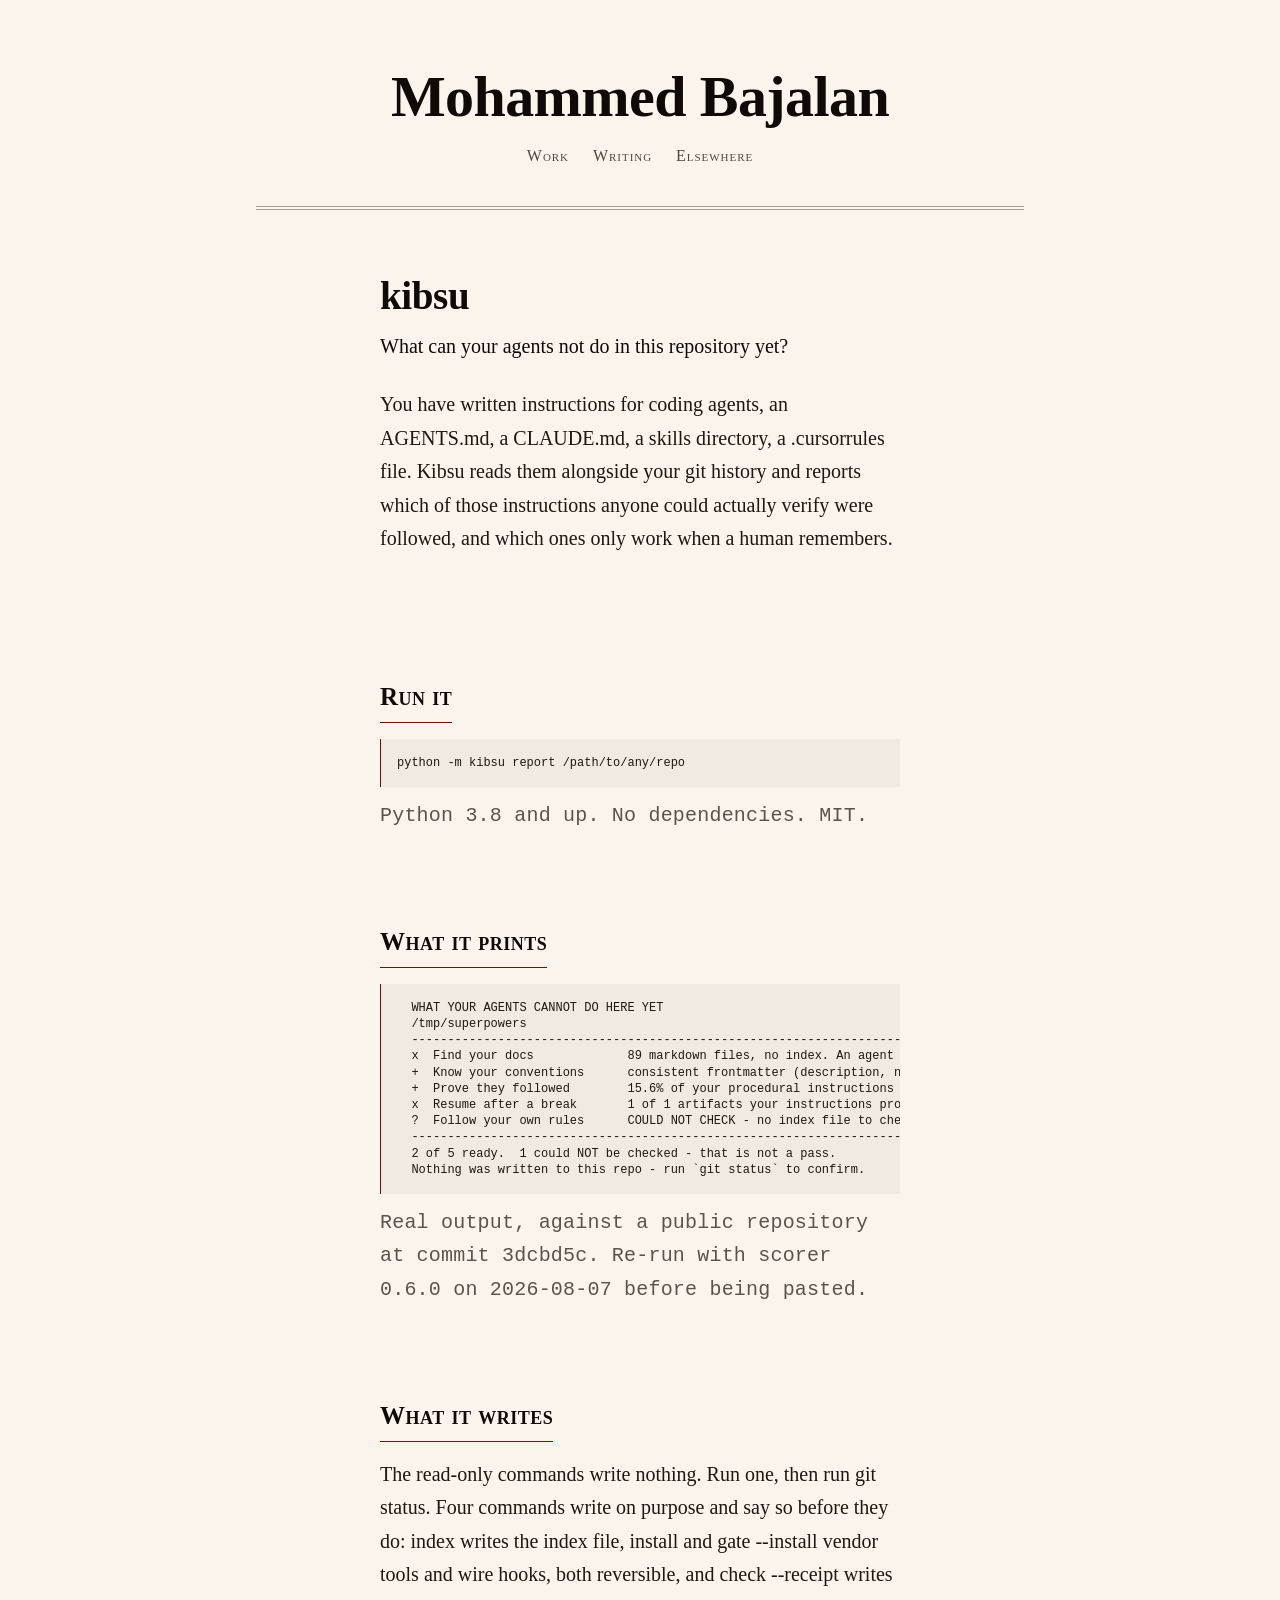
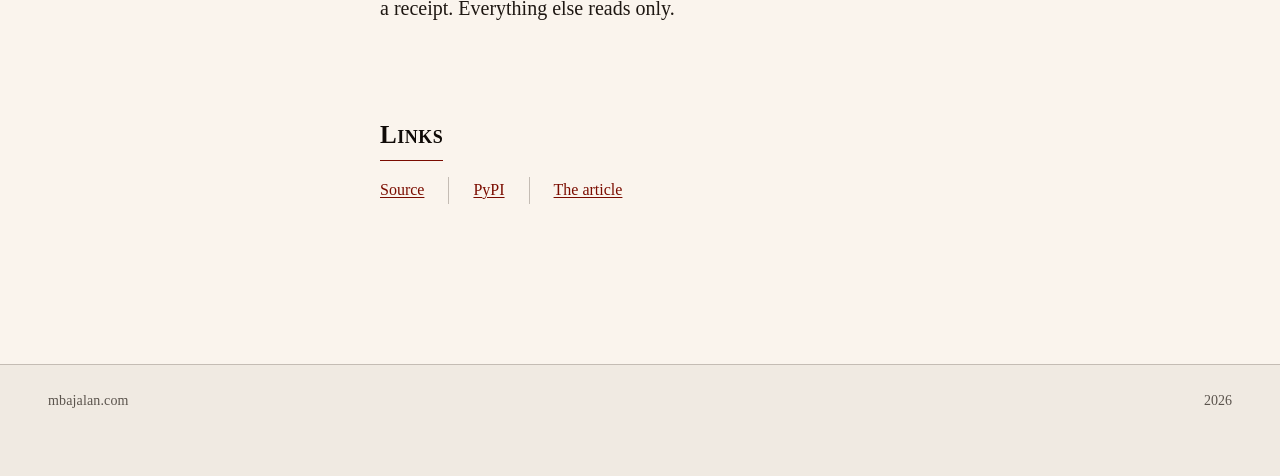
==== kibsu/index.html @ b6ce57ce "Give kibsu its own page Home gains a Work section that links to it. The stylesheet grows a page titl" ====
<!DOCTYPE html>
<html lang="en">
<head>
<meta charset="UTF-8">
<meta name="viewport" content="width=device-width, initial-scale=1">
<title>kibsu — Mohammed Bajalan</title>
<meta name="description" content="Kibsu reads your coding-agent instructions and reports which of them can actually be verified. Open source, no dependencies, MIT.">
<link rel="canonical" href="https://mbajalan.com/kibsu/">
<link rel="icon" href="/favicon.svg" type="image/svg+xml">

<meta property="og:title" content="kibsu">
<meta property="og:description" content="Reads your coding-agent instructions and reports which of them can actually be verified.">
<meta property="og:url" content="https://mbajalan.com/kibsu/">
<meta property="og:type" content="website">

<meta name="twitter:card" content="summary">
<meta name="twitter:title" content="kibsu">
<meta name="twitter:description" content="Reads your coding-agent instructions and reports which of them can actually be verified.">

<link rel="stylesheet" href="/tokens.css">
<link rel="stylesheet" href="/styles.css">

<script type="application/ld+json">
{
  "@context": "https://schema.org",
  "@type": "SoftwareApplication",
  "name": "kibsu",
  "url": "https://mbajalan.com/kibsu/",
  "applicationCategory": "DeveloperApplication",
  "operatingSystem": "Linux, macOS, Windows",
  "license": "https://opensource.org/licenses/MIT",
  "codeRepository": "https://github.com/M-Bajalan/kibsu",
  "downloadUrl": "https://pypi.org/project/kibsu/",
  "programmingLanguage": "Python",
  "description": "Reads your coding-agent instructions and reports which of them can actually be verified.",
  "author": {
    "@type": "Person",
    "name": "Mohammed Bajalan",
    "url": "https://mbajalan.com"
  }
}
</script>
</head>
<body>
<a class="skip-link" href="#main">Skip to content</a>

<header class="nav-mast">
  <p class="mast-name"><a href="/">Mohammed Bajalan</a></p>
  <nav class="mast-nav" aria-label="Primary">
    <ul>
      <li><a href="/#work">Work</a></li>
      <li><a href="/#writing">Writing</a></li>
      <li><a href="/#elsewhere">Elsewhere</a></li>
    </ul>
  </nav>
  <hr class="mast-rule" aria-hidden="true">
</header>

<main id="main">
  <article class="prose">
    <h1 class="page-title">kibsu</h1>
    <p class="lede">What can your agents not do in this repository yet?</p>

    <p>You have written instructions for coding agents, an AGENTS.md, a CLAUDE.md, a skills directory, a .cursorrules file. Kibsu reads them alongside your git history and reports which of those instructions anyone could actually verify were followed, and which ones only work when a human remembers.</p>

    <h2 class="inline" id="run">Run it</h2>
    <pre class="cmd">python -m kibsu report /path/to/any/repo</pre>
    <p class="meta">Python 3.8 and up. No dependencies. MIT.</p>

    <h2 class="inline" id="output">What it prints</h2>
    <pre class="output">  WHAT YOUR AGENTS CANNOT DO HERE YET
  /tmp/superpowers
  --------------------------------------------------------------------------
  x  Find your docs             89 markdown files, no index. An agent must grep the tree.
  +  Know your conventions      consistent frontmatter (description, name) - enforceable.
  +  Prove they followed        15.6% of your procedural instructions are verifiable (above the 9.4% public median).
  x  Resume after a break       1 of 1 artifacts your instructions promise have never existed in any commit.
  ?  Follow your own rules      COULD NOT CHECK - no index file to check history against (looked for docs/index.json, .kibsu/index.json, docs/index.json).
  --------------------------------------------------------------------------
  2 of 5 ready.  1 could NOT be checked - that is not a pass.
  Nothing was written to this repo - run `git status` to confirm.</pre>
    <p class="meta">Real output, against a public repository at commit 3dcbd5c. Re-run with scorer 0.6.0 on 2026-08-07 before being pasted.</p>

    <h2 class="inline" id="writes">What it writes</h2>
    <p>The read-only commands write nothing. Run one, then run git status. Four commands write on purpose and say so before they do: index writes the index file, install and gate --install vendor tools and wire hooks, both reversible, and check --receipt writes a receipt. Everything else reads only.</p>

    <h2 class="inline" id="links">Links</h2>
    <ul class="elsewhere">
      <li><a href="https://github.com/M-Bajalan/kibsu">Source</a></li>
      <li><a href="https://pypi.org/project/kibsu/">PyPI</a></li>
      <li><a href="https://dev.to/mbajalan/your-agents-instructions-are-promises-nobody-checks-i-counted-22in">The article</a></li>
    </ul>
  </article>
</main>

<footer class="foot-mast">
  <p class="foot-domain">mbajalan.com</p>
  <p class="foot-year">2026</p>
</footer>
</body>
</html>
---- tokens.css ----
:root {
  /* === Colour — Newsprint: warm paper, roman ink, warm accent === */
  /* Paper band: light (L > 85%) · Display style: roman-serif · Accent hue: warm (H ~30) */
  --color-paper:      oklch(97%   0.011 75);   /* warm cream newsprint paper */
  --color-paper-2:     oklch(94%  0.013 75);   /* slightly deeper paper, footer band */
  --color-rule:        oklch(80%  0.015 70);   /* hairline rule */
  --color-rule-strong: oklch(70%  0.018 65);   /* double rule under masthead */
  --color-neutral:     oklch(45%  0.014 65);   /* meta / muted text — safe margin over 4.5:1 */
  --color-muted:       oklch(40%  0.013 60);   /* deeper muted text (nav links) */
  --color-ink:         oklch(21%  0.014 55);   /* body ink, warm near-black */
  --color-ink-2:       oklch(15%  0.012 50);   /* masthead / heading ink */
  --color-accent:      oklch(37%  0.145 32);   /* warm rust — links, focus, marks */
  --color-accent-2:    oklch(30%  0.130 30);   /* accent hover / active */
  --color-focus:       oklch(37%  0.145 32);   /* focus ring — same as accent, >=3:1 on paper */
  --color-selection:   oklch(88%  0.040 45);   /* text selection background */

  /* === Typography === */
  /* Long Document collapses to one considered serif family (display + body);
     a monospace outlier tags colophon / meta lines only (2 slot-role). */
  --font-display: "Newsreader", ui-serif, Georgia, "Times New Roman", serif;
  --font-body:    "Newsreader", ui-serif, Georgia, "Times New Roman", serif;
  --font-outlier: "JetBrains Mono", ui-monospace, "SFMono-Regular", Menlo, Consolas, monospace;

  --text-xs:   0.75rem;    /* 12px  */
  --text-sm:   0.875rem;   /* 14px  */
  --text-base: 1rem;       /* 16px  */
  --text-md:   1.25rem;    /* 20px  */
  --text-lg:   1.5625rem;  /* 25px  */
  --text-xl:   1.9531rem;  /* 31.25px */
  --text-2xl:  2.4414rem;  /* 39px  */
  --text-mast: clamp(2.25rem, 5vw + 1rem, 3.625rem); /* masthead name */
  --text-title: clamp(1.9531rem, 3vw + 1rem, 2.4414rem); /* inner-page headline, sits below the masthead */

  --leading-tight: 1.15;
  --leading-snug:  1.35;
  --leading-body:  1.68;

  /* === Spacing — 4pt scale === */
  --space-3xs: 0.125rem;  /*  2px */
  --space-2xs: 0.25rem;   /*  4px */
  --space-xs:  0.5rem;    /*  8px */
  --space-sm:  0.75rem;   /* 12px */
  --space-md:  1rem;      /* 16px */
  --space-lg:  1.5rem;    /* 24px */
  --space-xl:  2.5rem;    /* 40px */
  --space-2xl: 4rem;      /* 64px */
  --space-3xl: 6rem;      /* 96px */
  --space-4xl: 9rem;      /* 144px */

  /* === Measure / page === */
  --measure: 65ch;
  --page-gutter: clamp(1.25rem, 5vw, 3rem);

  /* === Rules === */
  --rule-hair: 1px;
  --rule-thick: 2px;

  /* === Radius (kept minimal — print metaphor, square by default) === */
  --radius-none: 0;
  --radius-sm: 0.125rem;

  /* === Motion — Newsprint reads as static print; one subtle link-colour
     shift is the entire motion budget, and it collapses to 0 under
     prefers-reduced-motion. === */
  --ease-out:    cubic-bezier(0.16, 1, 0.3, 1);
  --ease-in:     cubic-bezier(0.7, 0, 0.84, 0);
  --ease-in-out: cubic-bezier(0.65, 0, 0.35, 1);
  --dur-short: 120ms;
  --dur-med:   180ms;

  /* === Z-index scale === */
  --z-base:     1;
  --z-raised:   10;
  --z-dropdown: 100;
  --z-sticky:   200;
  --z-modal:    400;
  --z-toast:    500;
  --z-tooltip:  600;
}

@media (prefers-reduced-motion: reduce) {
  :root {
    --dur-short: 0ms;
    --dur-med:   0ms;
  }
}
---- styles.css ----
/* ==========================================================================
   Reset — minimal, print-aware
   ========================================================================== */

*,
*::before,
*::after {
  box-sizing: border-box;
}

html {
  overflow-x: clip;
  -webkit-text-size-adjust: 100%;
}

body {
  overflow-x: clip;
  min-width: 0;
  margin: 0;
}

img,
svg {
  max-width: 100%;
  display: block;
}

/* ==========================================================================
   Base
   ========================================================================== */

body {
  background: var(--color-paper);
  color: var(--color-ink);
  font-family: var(--font-body);
  font-weight: 400;
  font-size: var(--text-base);
  line-height: var(--leading-body);
  -webkit-font-smoothing: antialiased;
  text-rendering: optimizeLegibility;
}

::selection {
  background: var(--color-selection);
  color: var(--color-ink-2);
}

/* ==========================================================================
   Skip link
   ========================================================================== */

.skip-link {
  position: absolute;
  top: var(--space-xs);
  left: var(--space-xs);
  transform: translateY(-200%);
  background: var(--color-ink-2);
  color: var(--color-paper);
  font-family: var(--font-body);
  font-size: var(--text-sm);
  padding: var(--space-xs) var(--space-md);
  z-index: var(--z-toast);
  white-space: nowrap;
}

.skip-link:focus {
  transform: translateY(0);
}

/* ==========================================================================
   Focus — instant ring, never animated, >=3:1 against paper
   ========================================================================== */

a:focus-visible,
.skip-link:focus-visible {
  outline: 2px solid var(--color-focus);
  outline-offset: 2px;
}

/* ==========================================================================
   Links — typographic, no button chrome
   ========================================================================== */

a {
  color: var(--color-accent);
  text-decoration-line: underline;
  text-decoration-thickness: 1px;
  text-underline-offset: 0.15em;
  transition: color var(--dur-short) var(--ease-out);
}

a:hover,
a:active {
  color: var(--color-accent-2);
}

/* ==========================================================================
   N6 · Newspaper masthead
   ========================================================================== */

.nav-mast {
  display: grid;
  justify-items: center;
  gap: var(--space-sm);
  padding: var(--space-2xl) var(--page-gutter) 0;
  text-align: center;
}

.mast-name {
  font-family: var(--font-display);
  font-weight: 600;
  font-style: normal;
  font-size: var(--text-mast);
  line-height: var(--leading-tight);
  letter-spacing: -0.01em;
  color: var(--color-ink-2);
  margin: 0;
  max-width: 100%;
  overflow-wrap: anywhere;
  min-width: 0;
}

.mast-nav ul {
  display: flex;
  flex-wrap: wrap;
  align-items: center;
  justify-content: center;
  list-style: none;
  gap: var(--space-md) var(--space-lg);
  margin: 0;
  padding: 0;
}

.mast-nav a {
  font-size: var(--text-sm);
  font-variant: small-caps;
  letter-spacing: 0.06em;
  white-space: nowrap;
  text-decoration: none;
  color: var(--color-muted);
}

.mast-nav a:hover,
.mast-nav a:focus-visible {
  color: var(--color-accent);
}

.mast-rule {
  width: 100%;
  max-width: 48rem;
  height: var(--space-2xs);
  margin: var(--space-lg) auto 0;
  border: 0;
  border-top: var(--rule-hair) solid var(--color-rule-strong);
  border-bottom: var(--rule-hair) solid var(--color-rule-strong);
}

/* ==========================================================================
   Long Document — continuous prose
   ========================================================================== */

main {
  display: flex;
  justify-content: center;
  padding-inline: var(--page-gutter);
}

.prose {
  width: 100%;
  max-width: var(--measure);
  padding-block: var(--space-2xl) var(--space-3xl);
}

.prose > p {
  margin: 0 0 var(--space-lg);
  max-width: var(--measure);
  font-size: var(--text-base);
  line-height: var(--leading-body);
}

.lede {
  font-size: var(--text-md);
  line-height: var(--leading-snug);
  color: var(--color-ink-2);
  font-weight: 400;
  margin-bottom: var(--space-2xl);
}

.prose h2.inline {
  font-family: var(--font-display);
  font-style: normal;
  font-weight: 600;
  font-size: var(--text-lg);
  font-variant: small-caps;
  letter-spacing: 0.02em;
  color: var(--color-ink-2);
  margin: var(--space-2xl) 0 var(--space-md);
  padding-bottom: var(--space-2xs);
  border-bottom: var(--rule-hair) solid var(--color-accent);
  display: inline-block;
  max-width: 100%;
  overflow-wrap: anywhere;
  min-width: 0;
}

.prose h2.inline:first-of-type {
  margin-top: var(--space-3xl);
}

.meta {
  font-family: var(--font-outlier);
  font-size: var(--text-xs);
  letter-spacing: 0.01em;
  color: var(--color-neutral);
  margin: 0 0 var(--space-md);
}

.links {
  font-size: var(--text-base);
  margin: 0 0 var(--space-lg);
}

/* Elsewhere — plain list, hairline separation */

.elsewhere {
  display: flex;
  flex-wrap: wrap;
  align-items: center;
  gap: var(--space-xs) var(--space-lg);
  list-style: none;
  margin: 0;
  padding: 0;
}

.elsewhere li {
  margin: 0;
}

.elsewhere li:not(:first-child) {
  border-inline-start: var(--rule-hair) solid var(--color-rule);
  padding-inline-start: var(--space-lg);
}

.elsewhere a {
  white-space: nowrap;
}

/* Masthead name as a link (inner pages return home through it) */

.mast-name a {
  color: inherit;
  text-decoration: none;
}

.mast-name a:hover {
  color: var(--color-accent);
}

/* Page title — inner pages, where the masthead name is no longer the h1 */

.page-title {
  font-family: var(--font-display);
  font-style: normal;
  font-weight: 600;
  font-size: var(--text-title);
  line-height: var(--leading-tight);
  letter-spacing: -0.01em;
  color: var(--color-ink-2);
  margin: 0 0 var(--space-sm);
  max-width: 100%;
  overflow-wrap: anywhere;
  min-width: 0;
}

/* Work — the products list. One entry today, built to take more. */

.work {
  list-style: none;
  margin: 0 0 var(--space-lg);
  padding: 0;
}

.work > li {
  margin: 0 0 var(--space-lg);
  padding-inline-start: var(--space-md);
  border-inline-start: var(--rule-hair) solid var(--color-rule);
}

.work-name {
  font-size: var(--text-base);
  margin: 0 0 var(--space-2xs);
}

.work-note {
  display: block;
  color: var(--color-neutral);
  font-size: var(--text-sm);
  line-height: var(--leading-snug);
  max-width: var(--measure);
}

/* Terminal blocks — real output, no fake window chrome.
   The block scrolls inside itself so the page never scrolls sideways. */

pre.cmd,
pre.output {
  font-family: var(--font-outlier);
  font-size: var(--text-xs);
  line-height: var(--leading-snug);
  color: var(--color-ink);
  background: var(--color-paper-2);
  border-inline-start: var(--rule-hair) solid var(--color-accent);
  margin: 0 0 var(--space-sm);
  padding: var(--space-md);
  overflow-x: auto;
  max-width: 100%;
  min-width: 0;
  tab-size: 2;
}

pre.cmd {
  white-space: pre-wrap;
  overflow-wrap: anywhere;
}

pre.output {
  white-space: pre;
}

/* ==========================================================================
   Ft1 · Mast-headed footer (reduced — domain + year only)
   ========================================================================== */

.foot-mast {
  display: flex;
  flex-wrap: wrap;
  align-items: baseline;
  justify-content: space-between;
  gap: var(--space-xs) var(--space-lg);
  padding: var(--space-lg) var(--page-gutter) var(--space-2xl);
  margin-top: var(--space-2xl);
  border-top: var(--rule-hair) solid var(--color-rule);
  background: var(--color-paper-2);
  max-width: 100%;
}

.foot-domain,
.foot-year {
  margin: 0;
  font-family: var(--font-body);
  font-size: var(--text-sm);
  color: var(--color-neutral);
  white-space: nowrap;
}

.foot-domain {
  letter-spacing: 0.01em;
}

/* ==========================================================================
   Responsive — verified at 320 / 375 / 414 / 768
   ========================================================================== */

@media (max-width: 26.5625rem) {
  /* <= 425px: tighten the masthead rhythm on small phones */
  .nav-mast {
    padding-top: var(--space-xl);
  }

  .prose {
    padding-block: var(--space-xl) var(--space-2xl);
  }

  /* keep the output block readable without letting it widen the page */
  pre.cmd,
  pre.output {
    padding: var(--space-sm);
  }
}

@media (min-width: 48rem) {
  .prose > p,
  .lede {
    font-size: var(--text-md);
  }

  .mast-nav a {
    font-size: var(--text-base);
  }
}

/* ==========================================================================
   Reduced motion
   ========================================================================== */

@media (prefers-reduced-motion: reduce) {
  * {
    transition-duration: 0ms !important;
    animation-duration: 0ms !important;
  }
}

/* ==========================================================================
   Print — one clean page
   ========================================================================== */

@media print {
  .skip-link {
    display: none;
  }

  body {
    background: var(--color-paper);
    color: var(--color-ink);
    font-size: 11pt;
    line-height: 1.4;
  }

  .nav-mast {
    padding-top: 0;
  }

  .mast-nav {
    display: none;
  }

  .mast-rule {
    border-color: var(--color-ink);
  }

  a {
    color: var(--color-ink);
    text-decoration: underline;
  }

  a[href^="http"]::after {
    content: " (" attr(href) ")";
    font-size: 0.85em;
    color: var(--color-neutral);
  }

  .prose {
    max-width: 100%;
    padding-block: var(--space-lg) var(--space-md);
  }

  pre.cmd,
  pre.output {
    background: transparent;
    border-inline-start: var(--rule-hair) solid var(--color-ink);
    white-space: pre-wrap;
    overflow-wrap: anywhere;
    font-size: 8pt;
  }

  /* the URL-after-link rule would wreck the output block */
  pre a[href^="http"]::after {
    content: "";
  }

  .foot-mast {
    background: transparent;
    border-top: var(--rule-hair) solid var(--color-ink);
  }

  @page {
    margin: 1.5cm;
  }
}
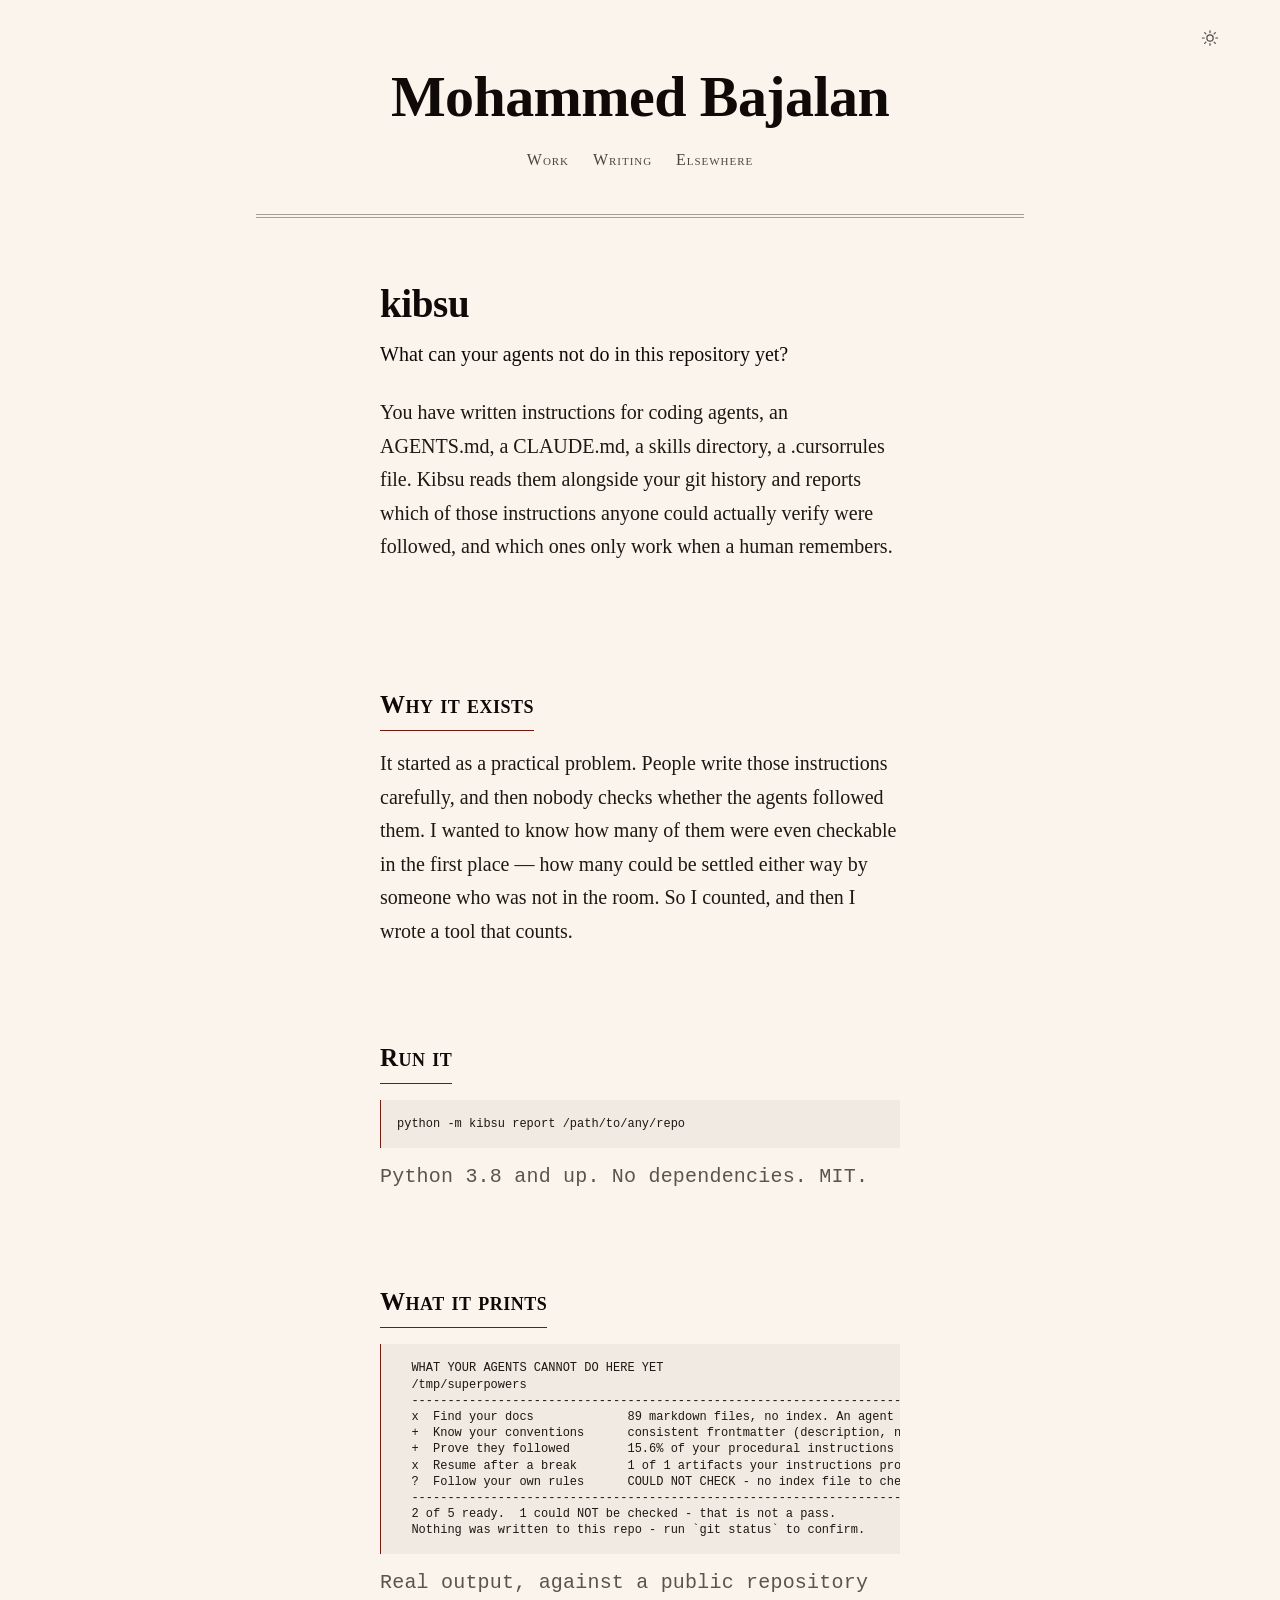
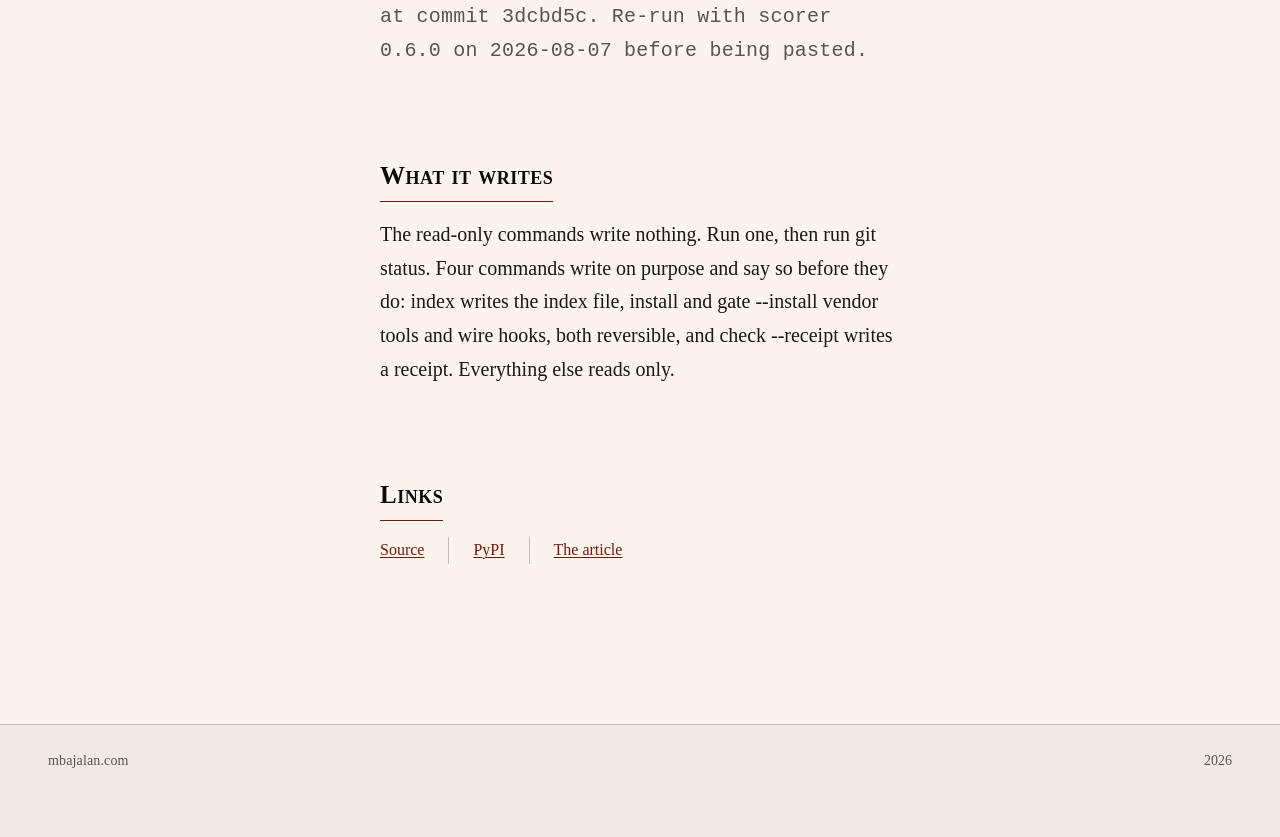
==== commit b18d82da: "Retell the home page and add a demo dashboard The home page now tells the full arc - networks, SAP, " ====
--- a/kibsu/index.html
+++ b/kibsu/index.html
@@ -16,6 +16,10 @@
 <meta name="twitter:card" content="summary">
 <meta name="twitter:title" content="kibsu">
 <meta name="twitter:description" content="Reads your coding-agent instructions and reports which of them can actually be verified.">
+
+<!-- Applies a stored theme before first paint, so a reader who chose dark
+     never sees a white flash. The rest of the theming is pure CSS. -->
+<script>try{var t=localStorage.getItem('theme');if(t==='dark'||t==='light')document.documentElement.dataset.theme=t}catch(e){}</script>
 
 <link rel="stylesheet" href="/tokens.css">
 <link rel="stylesheet" href="/styles.css">
@@ -53,6 +57,7 @@
       <li><a href="/#elsewhere">Elsewhere</a></li>
     </ul>
   </nav>
+  <button class="theme-toggle" type="button" hidden aria-label="Switch theme"></button>
   <hr class="mast-rule" aria-hidden="true">
 </header>
 
@@ -62,6 +67,9 @@
     <p class="lede">What can your agents not do in this repository yet?</p>
 
     <p>You have written instructions for coding agents, an AGENTS.md, a CLAUDE.md, a skills directory, a .cursorrules file. Kibsu reads them alongside your git history and reports which of those instructions anyone could actually verify were followed, and which ones only work when a human remembers.</p>
+
+    <h2 class="inline" id="why">Why it exists</h2>
+    <p>It started as a practical problem. People write those instructions carefully, and then nobody checks whether the agents followed them. I wanted to know how many of them were even checkable in the first place &mdash; how many could be settled either way by someone who was not in the room. So I counted, and then I wrote a tool that counts.</p>
 
     <h2 class="inline" id="run">Run it</h2>
     <pre class="cmd">python -m kibsu report /path/to/any/repo</pre>
@@ -97,5 +105,6 @@
   <p class="foot-domain">mbajalan.com</p>
   <p class="foot-year">2026</p>
 </footer>
+<script src="/site.js" defer></script>
 </body>
 </html>
--- a/tokens.css
+++ b/tokens.css
@@ -1,22 +1,134 @@
+/* ==========================================================================
+   Design tokens — Newsprint
+   --------------------------------------------------------------------------
+   THEMING, in one paragraph:
+
+   Every colour token below is declared with `light-dark(<light>, <dark>)`,
+   so a colour's two values live on ONE line and cannot drift apart. Which
+   half is used is decided by `color-scheme`:
+
+     :root                      color-scheme: light dark   -> follows the OS
+     :root[data-theme="light"]  color-scheme: light        -> pinned light
+     :root[data-theme="dark"]   color-scheme: dark         -> pinned dark
+
+   So "auto" is simply the ABSENCE of a data-theme attribute, and the toggle
+   only ever has to add, change, or remove that one attribute. Setting
+   `color-scheme` also themes form controls and scrollbars for free.
+
+   Each token has a plain light-only declaration immediately above the
+   light-dark() one. Browsers too old for light-dark() ignore the second
+   declaration and get the light theme — the same look v1 shipped with.
+
+   Every ratio quoted in the comments was MEASURED, not estimated: oklch was
+   converted to sRGB, then to WCAG relative luminance. The status marks were
+   additionally checked under simulated protanopia, deuteranopia and
+   tritanopia. Gate script and method:
+   scratchpad/contrast.py + verify_final.py (2026-08-16).
+   ========================================================================== */
+
 :root {
-  /* === Colour — Newsprint: warm paper, roman ink, warm accent === */
-  /* Paper band: light (L > 85%) · Display style: roman-serif · Accent hue: warm (H ~30) */
-  --color-paper:      oklch(97%   0.011 75);   /* warm cream newsprint paper */
-  --color-paper-2:     oklch(94%  0.013 75);   /* slightly deeper paper, footer band */
-  --color-rule:        oklch(80%  0.015 70);   /* hairline rule */
-  --color-rule-strong: oklch(70%  0.018 65);   /* double rule under masthead */
-  --color-neutral:     oklch(45%  0.014 65);   /* meta / muted text — safe margin over 4.5:1 */
-  --color-muted:       oklch(40%  0.013 60);   /* deeper muted text (nav links) */
-  --color-ink:         oklch(21%  0.014 55);   /* body ink, warm near-black */
-  --color-ink-2:       oklch(15%  0.012 50);   /* masthead / heading ink */
-  --color-accent:      oklch(37%  0.145 32);   /* warm rust — links, focus, marks */
-  --color-accent-2:    oklch(30%  0.130 30);   /* accent hover / active */
-  --color-focus:       oklch(37%  0.145 32);   /* focus ring — same as accent, >=3:1 on paper */
-  --color-selection:   oklch(88%  0.040 45);   /* text selection background */
-
-  /* === Typography === */
-  /* Long Document collapses to one considered serif family (display + body);
-     a monospace outlier tags colophon / meta lines only (2 slot-role). */
+  color-scheme: light dark;
+}
+
+:root[data-theme="light"] { color-scheme: light; }
+:root[data-theme="dark"]  { color-scheme: dark;  }
+
+:root {
+  /* === Colour — Newsprint ================================================
+     Light: warm cream paper, warm near-black ink, rust accent.
+     Dark:  the same press at night — warm near-black paper, warm off-white
+            ink, the rust lifted to stay legible. Not an inversion; the dark
+            values were chosen and measured independently.
+     ====================================================================== */
+
+  /* Page and surfaces */
+  --color-paper: oklch(97% 0.011 75);
+  --color-paper: light-dark(oklch(97% 0.011 75), oklch(17% 0.010 62));
+
+  --color-paper-2: oklch(94% 0.013 75);          /* footer band */
+  --color-paper-2: light-dark(oklch(94% 0.013 75), oklch(21% 0.011 62));
+
+  --color-surface: oklch(99.5% 0.004 75);        /* cards, panels */
+  --color-surface: light-dark(oklch(99.5% 0.004 75), oklch(22.5% 0.012 62));
+
+  /* Rules — decorative dividers, deliberately below 3:1. WCAG 1.4.11 scopes
+     non-text contrast to UI components and MEANINGFUL graphics; a hairline
+     is neither, and darkening it would destroy the newsprint texture. */
+  --color-rule: oklch(80% 0.015 70);
+  --color-rule: light-dark(oklch(80% 0.015 70), oklch(32% 0.012 60));
+
+  --color-rule-strong: oklch(70% 0.018 65);      /* double rule under masthead */
+  --color-rule-strong: light-dark(oklch(70% 0.018 65), oklch(42% 0.014 58));
+
+  /* Text tiers — all measured >= 4.5:1 on paper, paper-2 and surface */
+  --color-neutral: oklch(45% 0.014 65);          /* meta, axis labels  6.8:1 / 7.7:1 */
+  --color-neutral: light-dark(oklch(45% 0.014 65), oklch(72% 0.014 68));
+
+  --color-muted: oklch(40% 0.013 60);            /* nav links          8.5:1 / 9.5:1 */
+  --color-muted: light-dark(oklch(40% 0.013 60), oklch(78% 0.012 66));
+
+  --color-ink: oklch(21% 0.014 55);              /* body              16.3:1 / 14.6:1 */
+  --color-ink: light-dark(oklch(21% 0.014 55), oklch(91% 0.010 75));
+
+  --color-ink-2: oklch(15% 0.012 50);            /* headings          18.0:1 / 17.5:1 */
+  --color-ink-2: light-dark(oklch(15% 0.012 50), oklch(97% 0.009 78));
+
+  /* Accent — chroma sits just inside the sRGB gamut at each lightness, so the
+     browser renders what is declared instead of silently clipping it. */
+  --color-accent: oklch(37% 0.128 32);           /* links             10.2:1 / 8.2:1 */
+  --color-accent: light-dark(oklch(37% 0.128 32), oklch(75% 0.130 45));
+
+  --color-accent-2: oklch(30% 0.108 30);         /* hover             13.1:1 / 11.4:1 */
+  --color-accent-2: light-dark(oklch(30% 0.108 30), oklch(84% 0.098 52));
+
+  --color-focus: oklch(37% 0.128 32);
+  --color-focus: light-dark(oklch(37% 0.128 32), oklch(75% 0.130 45));
+
+  --color-selection: oklch(88% 0.040 45);
+  --color-selection: light-dark(oklch(88% 0.040 45), oklch(38% 0.070 40));
+
+  /* === Data colour =======================================================
+     Two series only. A sales chart compares THIS period against the LAST
+     one, so a five-colour categorical ramp would be decoration pretending
+     to be information. Current period takes the accent; the prior period
+     recedes to a cool grey-blue.  Separation: dE 0.30 light / 0.23 dark,
+     worst-case under simulated CVD 0.40 / 0.26.
+     ====================================================================== */
+  --series-current: oklch(37% 0.128 32);
+  --series-current: light-dark(oklch(37% 0.128 32), oklch(75% 0.130 45));
+
+  --series-prior: oklch(62% 0.036 245);
+  --series-prior: light-dark(oklch(62% 0.036 245), oklch(60% 0.040 245));
+
+  /* Status MARKS — dots and fills. Non-text, so 3:1 is the bar, which buys
+     the lightness range these hues need to stay apart for red-green colour
+     blindness. Worst-case CVD separation 0.21 light / 0.20 dark.
+     They are never the only signal: every status also carries a WORD and a
+     shape (filled / half / open), so the colour is the fast-scan layer, not
+     the meaning. That is WCAG 1.4.1, and it is also just better design. */
+  --mark-good: oklch(62% 0.120 170);
+  --mark-good: light-dark(oklch(62% 0.120 170), oklch(78% 0.130 158));
+
+  --mark-warn: oklch(56% 0.110 80);
+  --mark-warn: light-dark(oklch(56% 0.110 80), oklch(82% 0.130 80));
+
+  --mark-bad: oklch(34% 0.140 15);
+  --mark-bad: light-dark(oklch(34% 0.140 15), oklch(72% 0.140 28));
+
+  /* Status TEXT — deltas. Needs the full 4.5:1, and the +/- sign already
+     provides the redundant encoding, so these are tuned for legibility
+     rather than for CVD separation. */
+  --text-good: oklch(48% 0.094 170);             /* 5.5:1 / 10.1:1 */
+  --text-good: light-dark(oklch(48% 0.094 170), oklch(78% 0.130 158));
+
+  --text-bad: oklch(40% 0.150 22);               /* 9.1:1 / 7.3:1 */
+  --text-bad: light-dark(oklch(40% 0.150 22), oklch(72% 0.140 28));
+
+  /* === Typography ========================================================
+     No webfonts are loaded — the site makes zero external requests, and that
+     is a property worth more than a specific typeface. These stacks resolve
+     to the reader's system serif and mono.
+     ====================================================================== */
   --font-display: "Newsreader", ui-serif, Georgia, "Times New Roman", serif;
   --font-body:    "Newsreader", ui-serif, Georgia, "Times New Roman", serif;
   --font-outlier: "JetBrains Mono", ui-monospace, "SFMono-Regular", Menlo, Consolas, monospace;
@@ -28,8 +140,9 @@
   --text-lg:   1.5625rem;  /* 25px  */
   --text-xl:   1.9531rem;  /* 31.25px */
   --text-2xl:  2.4414rem;  /* 39px  */
-  --text-mast: clamp(2.25rem, 5vw + 1rem, 3.625rem); /* masthead name */
-  --text-title: clamp(1.9531rem, 3vw + 1rem, 2.4414rem); /* inner-page headline, sits below the masthead */
+  --text-mast:  clamp(2.25rem, 5vw + 1rem, 3.625rem);
+  --text-title: clamp(1.9531rem, 3vw + 1rem, 2.4414rem);
+  --text-kpi:   clamp(1.5625rem, 2.5vw + 0.75rem, 1.9531rem);
 
   --leading-tight: 1.15;
   --leading-snug:  1.35;
@@ -49,24 +162,26 @@
 
   /* === Measure / page === */
   --measure: 65ch;
+  --measure-wide: 78rem;        /* dashboards break the prose column */
   --page-gutter: clamp(1.25rem, 5vw, 3rem);
 
   /* === Rules === */
   --rule-hair: 1px;
   --rule-thick: 2px;
 
-  /* === Radius (kept minimal — print metaphor, square by default) === */
+  /* === Radius — print metaphor, square by default === */
   --radius-none: 0;
   --radius-sm: 0.125rem;
-
-  /* === Motion — Newsprint reads as static print; one subtle link-colour
-     shift is the entire motion budget, and it collapses to 0 under
-     prefers-reduced-motion. === */
+  --radius-pill: 999px;
+
+  /* === Motion — Newsprint reads as static print. The motion budget is one
+     colour shift and one chart draw-in, both zero under reduced motion. === */
   --ease-out:    cubic-bezier(0.16, 1, 0.3, 1);
   --ease-in:     cubic-bezier(0.7, 0, 0.84, 0);
   --ease-in-out: cubic-bezier(0.65, 0, 0.35, 1);
   --dur-short: 120ms;
   --dur-med:   180ms;
+  --dur-long:  420ms;
 
   /* === Z-index scale === */
   --z-base:     1;
@@ -82,5 +197,6 @@
   :root {
     --dur-short: 0ms;
     --dur-med:   0ms;
+    --dur-long:  0ms;
   }
 }
--- a/styles.css
+++ b/styles.css
@@ -99,11 +99,46 @@
    ========================================================================== */
 
 .nav-mast {
+  position: relative;
   display: grid;
   justify-items: center;
   gap: var(--space-sm);
   padding: var(--space-2xl) var(--page-gutter) 0;
   text-align: center;
+}
+
+/* Theme toggle — ships hidden in the markup and is revealed by site.js. With
+   JavaScript off there is no dead control on the page, and the OS preference
+   still works, because that path is pure CSS. */
+
+.theme-toggle {
+  position: absolute;
+  inset-block-start: var(--space-md);
+  inset-inline-end: var(--page-gutter);
+  display: inline-flex;
+  align-items: center;
+  justify-content: center;
+  /* 44px minimum, so it is a real target on a phone */
+  inline-size: 2.75rem;
+  block-size: 2.75rem;
+  padding: 0;
+  border: var(--rule-hair) solid transparent;
+  border-radius: var(--radius-sm);
+  background: transparent;
+  color: var(--color-muted);
+  cursor: pointer;
+  transition: color var(--dur-short) var(--ease-out),
+              border-color var(--dur-short) var(--ease-out);
+}
+
+.theme-toggle:hover {
+  color: var(--color-accent);
+  border-color: var(--color-rule);
+}
+
+.theme-toggle:focus-visible {
+  outline: 2px solid var(--color-focus);
+  outline-offset: 2px;
 }
 
 .mast-name {
@@ -132,6 +167,11 @@
 }
 
 .mast-nav a {
+  /* The link text is 16px tall, which is under the 24px minimum target size
+     (WCAG 2.5.8). Padding rather than a larger font keeps the masthead
+     rhythm identical while making the target real on a phone. */
+  display: inline-block;
+  padding-block: var(--space-2xs);
   font-size: var(--text-sm);
   font-variant: small-caps;
   letter-spacing: 0.06em;
@@ -184,6 +224,18 @@
   color: var(--color-ink-2);
   font-weight: 400;
   margin-bottom: var(--space-2xl);
+}
+
+/* Run-in lead-ins — the magazine device that makes continuous prose skimmable
+   without turning the page into a CV with section headers. Each identity
+   thread opens with one, so a reader scanning in eight seconds still picks up
+   networks / SAP / data / AI. */
+
+.run-in {
+  font-variant: small-caps;
+  font-weight: 600;
+  letter-spacing: 0.04em;
+  color: var(--color-ink-2);
 }
 
 .prose h2.inline {
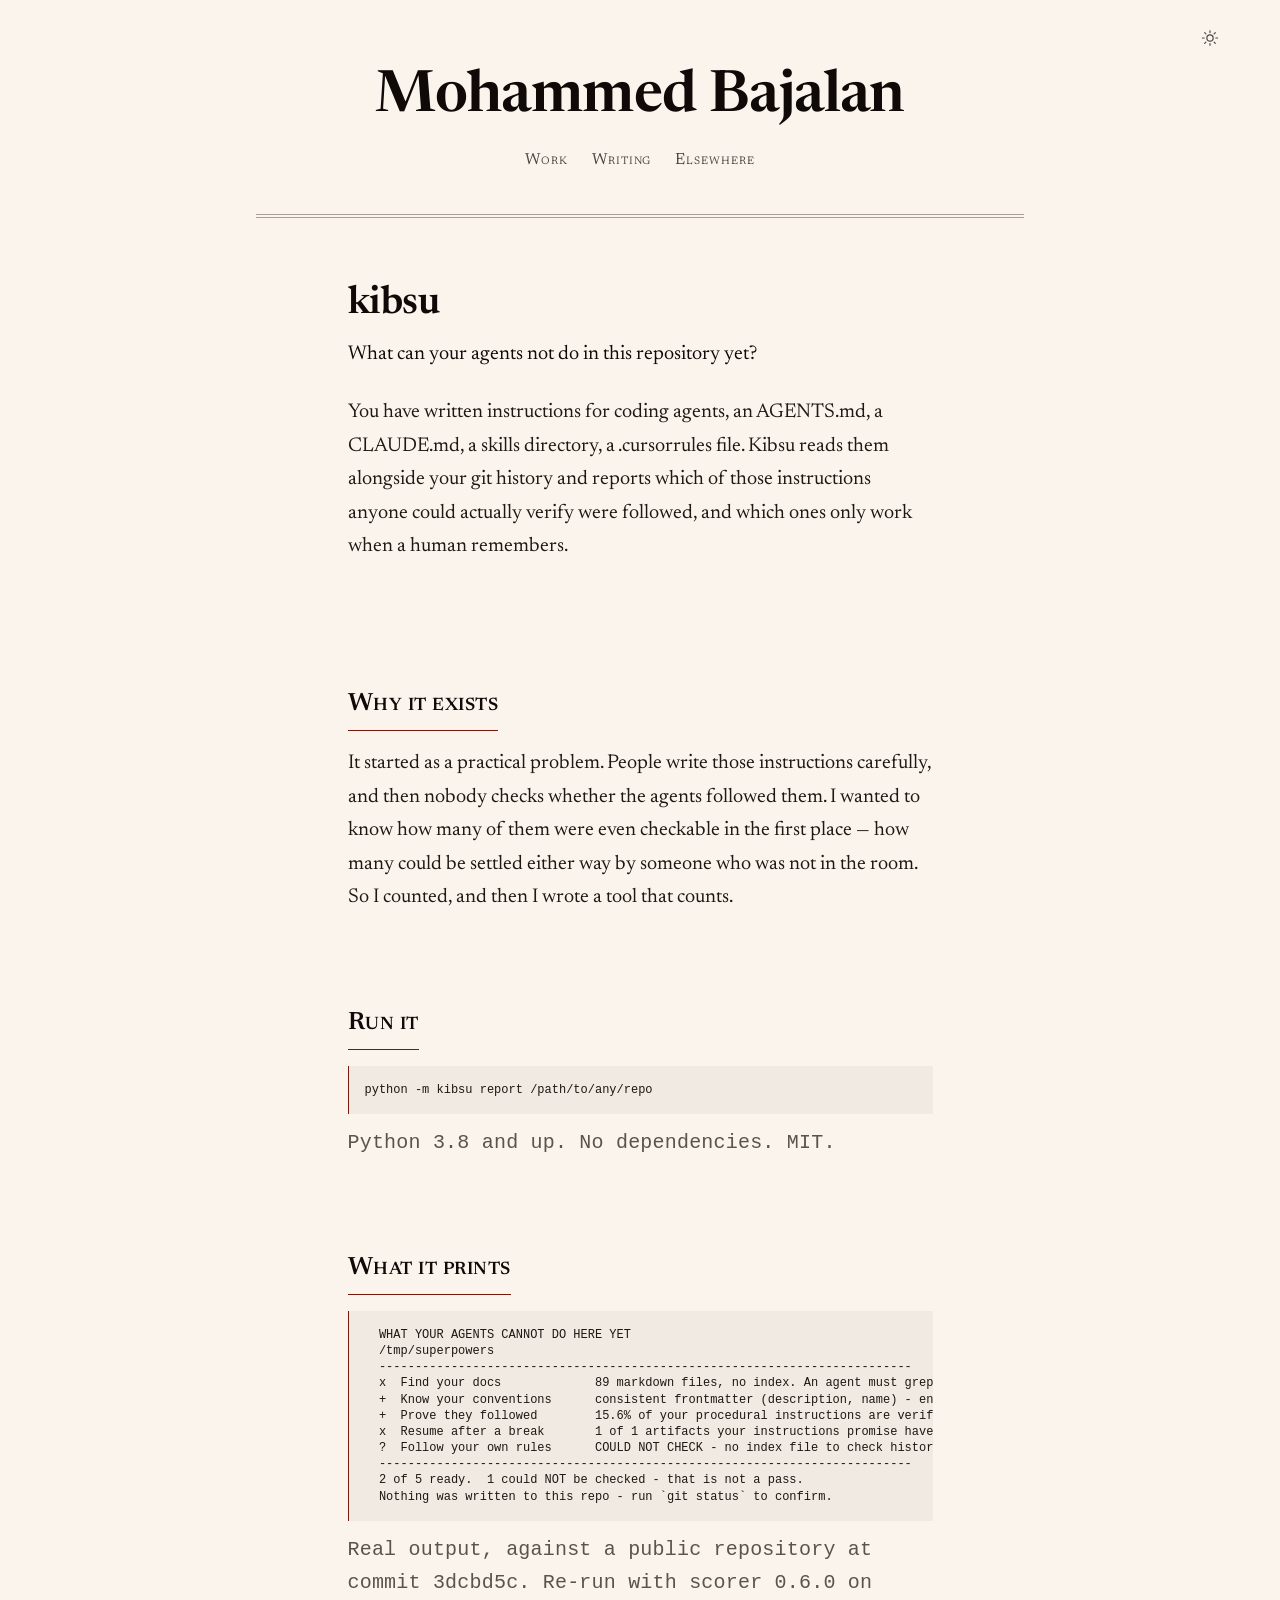
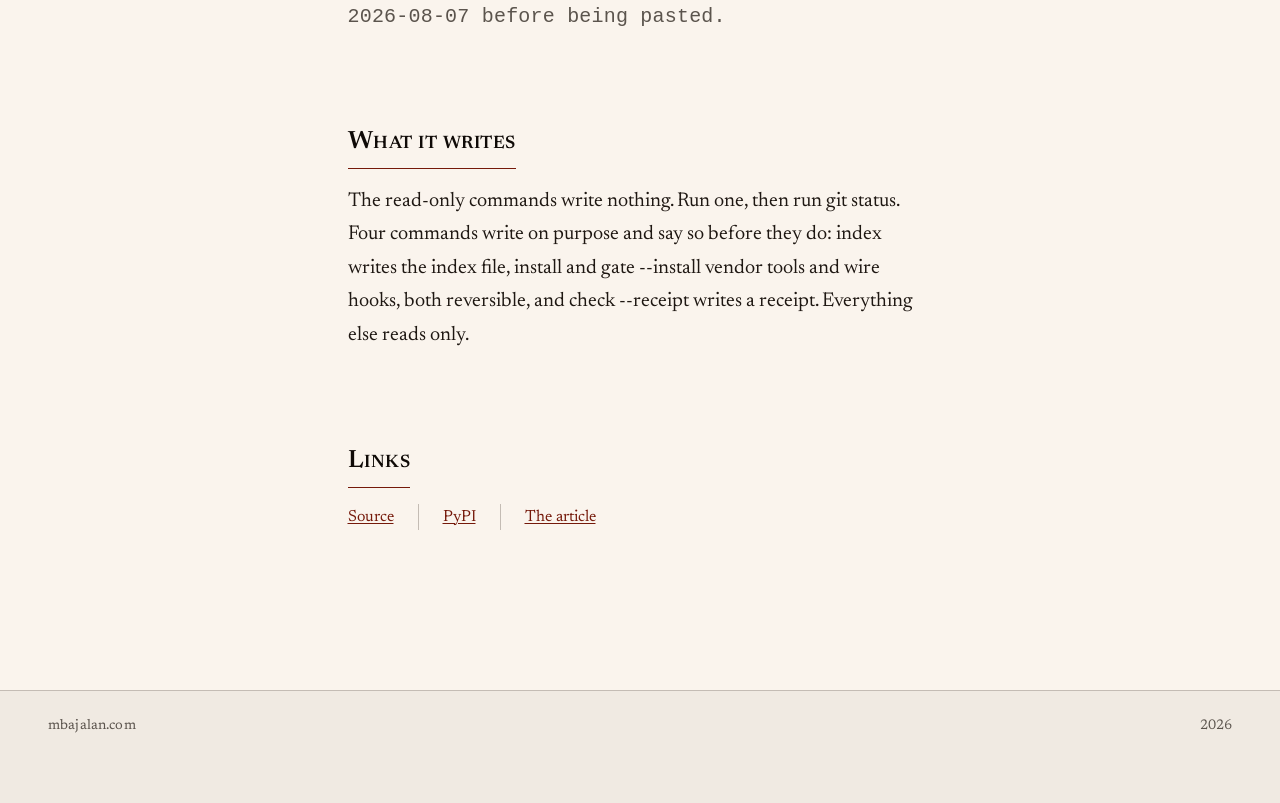
==== commit 34790359: "Three views, a margin what-if, share cards, and the typeface Demo dashboards: an executive view (big" ====
--- a/kibsu/index.html
+++ b/kibsu/index.html
@@ -7,15 +7,24 @@
 <meta name="description" content="Kibsu reads your coding-agent instructions and reports which of them can actually be verified. Open source, no dependencies, MIT.">
 <link rel="canonical" href="https://mbajalan.com/kibsu/">
 <link rel="icon" href="/favicon.svg" type="image/svg+xml">
+<link rel="preload" href="/fonts/newsreader-latin.woff2" as="font" type="font/woff2" crossorigin>
 
 <meta property="og:title" content="kibsu">
 <meta property="og:description" content="Reads your coding-agent instructions and reports which of them can actually be verified.">
 <meta property="og:url" content="https://mbajalan.com/kibsu/">
 <meta property="og:type" content="website">
+<meta property="og:site_name" content="Mohammed Bajalan">
+<meta property="og:image" content="https://mbajalan.com/og/card-kibsu-v1.png">
+<meta property="og:image:type" content="image/png">
+<meta property="og:image:width" content="1200">
+<meta property="og:image:height" content="630">
+<meta property="og:image:alt" content="kibsu — open source, Python, no dependencies, MIT. Reads the instructions written for coding agents and reports which of them could actually be verified.">
 
-<meta name="twitter:card" content="summary">
+<meta name="twitter:card" content="summary_large_image">
 <meta name="twitter:title" content="kibsu">
 <meta name="twitter:description" content="Reads your coding-agent instructions and reports which of them can actually be verified.">
+<meta name="twitter:image" content="https://mbajalan.com/og/card-kibsu-v1.png">
+<meta name="twitter:image:alt" content="kibsu — open source, Python, no dependencies, MIT. Reads the instructions written for coding agents and reports which of them could actually be verified.">
 
 <!-- Applies a stored theme before first paint, so a reader who chose dark
      never sees a white flash. The rest of the theming is pure CSS. -->
--- a/tokens.css
+++ b/tokens.css
@@ -25,6 +25,19 @@
    tritanopia. Gate script and method:
    scratchpad/contrast.py + verify_final.py (2026-08-16).
    ========================================================================== */
+
+/* The one served typeface. Variable: optical size 6-72 (the masthead and the
+   body text get different drawings from one file) and weights 400 600. Latin
+   subset only -- the site is written in English. swap: text paints in the
+   fallback serif at once and re-flows into Newsreader when the file lands. */
+@font-face {
+  font-family: "Newsreader";
+  font-style: normal;
+  font-weight: 400 600;
+  font-display: swap;
+  src: url("/fonts/newsreader-latin.woff2") format("woff2");
+  unicode-range: U+0000-00FF, U+0131, U+0152-0153, U+02BB-02BC, U+02C6, U+02DA, U+02DC, U+0304, U+0308, U+0329, U+2000-206F, U+20AC, U+2122, U+2191, U+2193, U+2212, U+2215, U+FEFF, U+FFFD;
+}
 
 :root {
   color-scheme: light dark;
@@ -48,8 +61,8 @@
   --color-paper-2: oklch(94% 0.013 75);          /* footer band */
   --color-paper-2: light-dark(oklch(94% 0.013 75), oklch(21% 0.011 62));
 
-  --color-surface: oklch(99.5% 0.004 75);        /* cards, panels */
-  --color-surface: light-dark(oklch(99.5% 0.004 75), oklch(22.5% 0.012 62));
+  --color-surface: oklch(99.5% 0.006 75);        /* cards, panels */
+  --color-surface: light-dark(oklch(99.5% 0.006 75), oklch(22.5% 0.012 62));
 
   /* Rules — decorative dividers, deliberately below 3:1. WCAG 1.4.11 scopes
      non-text contrast to UI components and MEANINGFUL graphics; a hairline
@@ -112,8 +125,13 @@
   --mark-warn: oklch(56% 0.110 80);
   --mark-warn: light-dark(oklch(56% 0.110 80), oklch(82% 0.130 80));
 
-  --mark-bad: oklch(34% 0.140 15);
-  --mark-bad: light-dark(oklch(34% 0.140 15), oklch(72% 0.140 28));
+  /* Light "bad" moved from brick (15°) to wine (345°) on 2026-08-16: the brick sat
+     17° from the rust accent, so "declining" and "this year" read as one colour
+     two panels apart. Measured after the move: 10.7:1 / 9.8:1 / 11.5:1 on the
+     three surfaces; separation from the accent 0.047 -> 0.108; worst-case CVD
+     separation from good/warn 0.214 (was 0.216). Dark left as measured. */
+  --mark-bad: oklch(36% 0.140 345);
+  --mark-bad: light-dark(oklch(36% 0.140 345), oklch(72% 0.140 28));
 
   /* Status TEXT — deltas. Needs the full 4.5:1, and the +/- sign already
      provides the redundant encoding, so these are tuned for legibility
@@ -121,13 +139,17 @@
   --text-good: oklch(48% 0.094 170);             /* 5.5:1 / 10.1:1 */
   --text-good: light-dark(oklch(48% 0.094 170), oklch(78% 0.130 158));
 
-  --text-bad: oklch(40% 0.150 22);               /* 9.1:1 / 7.3:1 */
-  --text-bad: light-dark(oklch(40% 0.150 22), oklch(72% 0.140 28));
+  --text-bad: oklch(40% 0.160 0);                /* 9.2:1 / 7.3:1 — light moved with the mark, see above */
+  --text-bad: light-dark(oklch(40% 0.160 0), oklch(72% 0.140 28));
 
   /* === Typography ========================================================
-     No webfonts are loaded — the site makes zero external requests, and that
-     is a property worth more than a specific typeface. These stacks resolve
-     to the reader's system serif and mono.
+     ONE typeface is served, from this domain: Newsreader (SIL Open Font
+     License, licence text in /fonts/OFL.txt), as a single latin variable
+     file carrying optical size 6-72 and weights 400-600, declared in the
+     @font-face block above. Before 2026-08-16 nothing was served and the
+     stack fell straight through to the reader's system serif -- the
+     personality existed only on paper. The site still calls no third party.
+     The mono stack is deliberately left to the system.
      ====================================================================== */
   --font-display: "Newsreader", ui-serif, Georgia, "Times New Roman", serif;
   --font-body:    "Newsreader", ui-serif, Georgia, "Times New Roman", serif;
--- a/styles.css
+++ b/styles.css
@@ -1,3 +1,5 @@
+/* Hallmark · macrostructure: Long Document · theme: Newsprint · nav: N6 masthead · footer: Ft1 (reduced)
+ * genre: editorial · enrichment: none (typography only) · anchor hue: rust ~32° · stamped 2026-08-16 (audit) */
 /* ==========================================================================
    Reset — minimal, print-aware
    ========================================================================== */
@@ -17,6 +19,14 @@
   overflow-x: clip;
   min-width: 0;
   margin: 0;
+}
+
+/* The hidden attribute must win over any display rule an element carries —
+   several controls on this site ship hidden and are revealed by script, and
+   an author `display: flex` would otherwise quietly out-rank the browser's
+   own [hidden] rule and show them, empty and dead, with JavaScript off. */
+[hidden] {
+  display: none !important;
 }
 
 img,
@@ -136,6 +146,11 @@
   border-color: var(--color-rule);
 }
 
+.theme-toggle:active {
+  color: var(--color-accent-2);
+  border-color: var(--color-rule-strong);
+}
+
 .theme-toggle:focus-visible {
   outline: 2px solid var(--color-focus);
   outline-offset: 2px;
